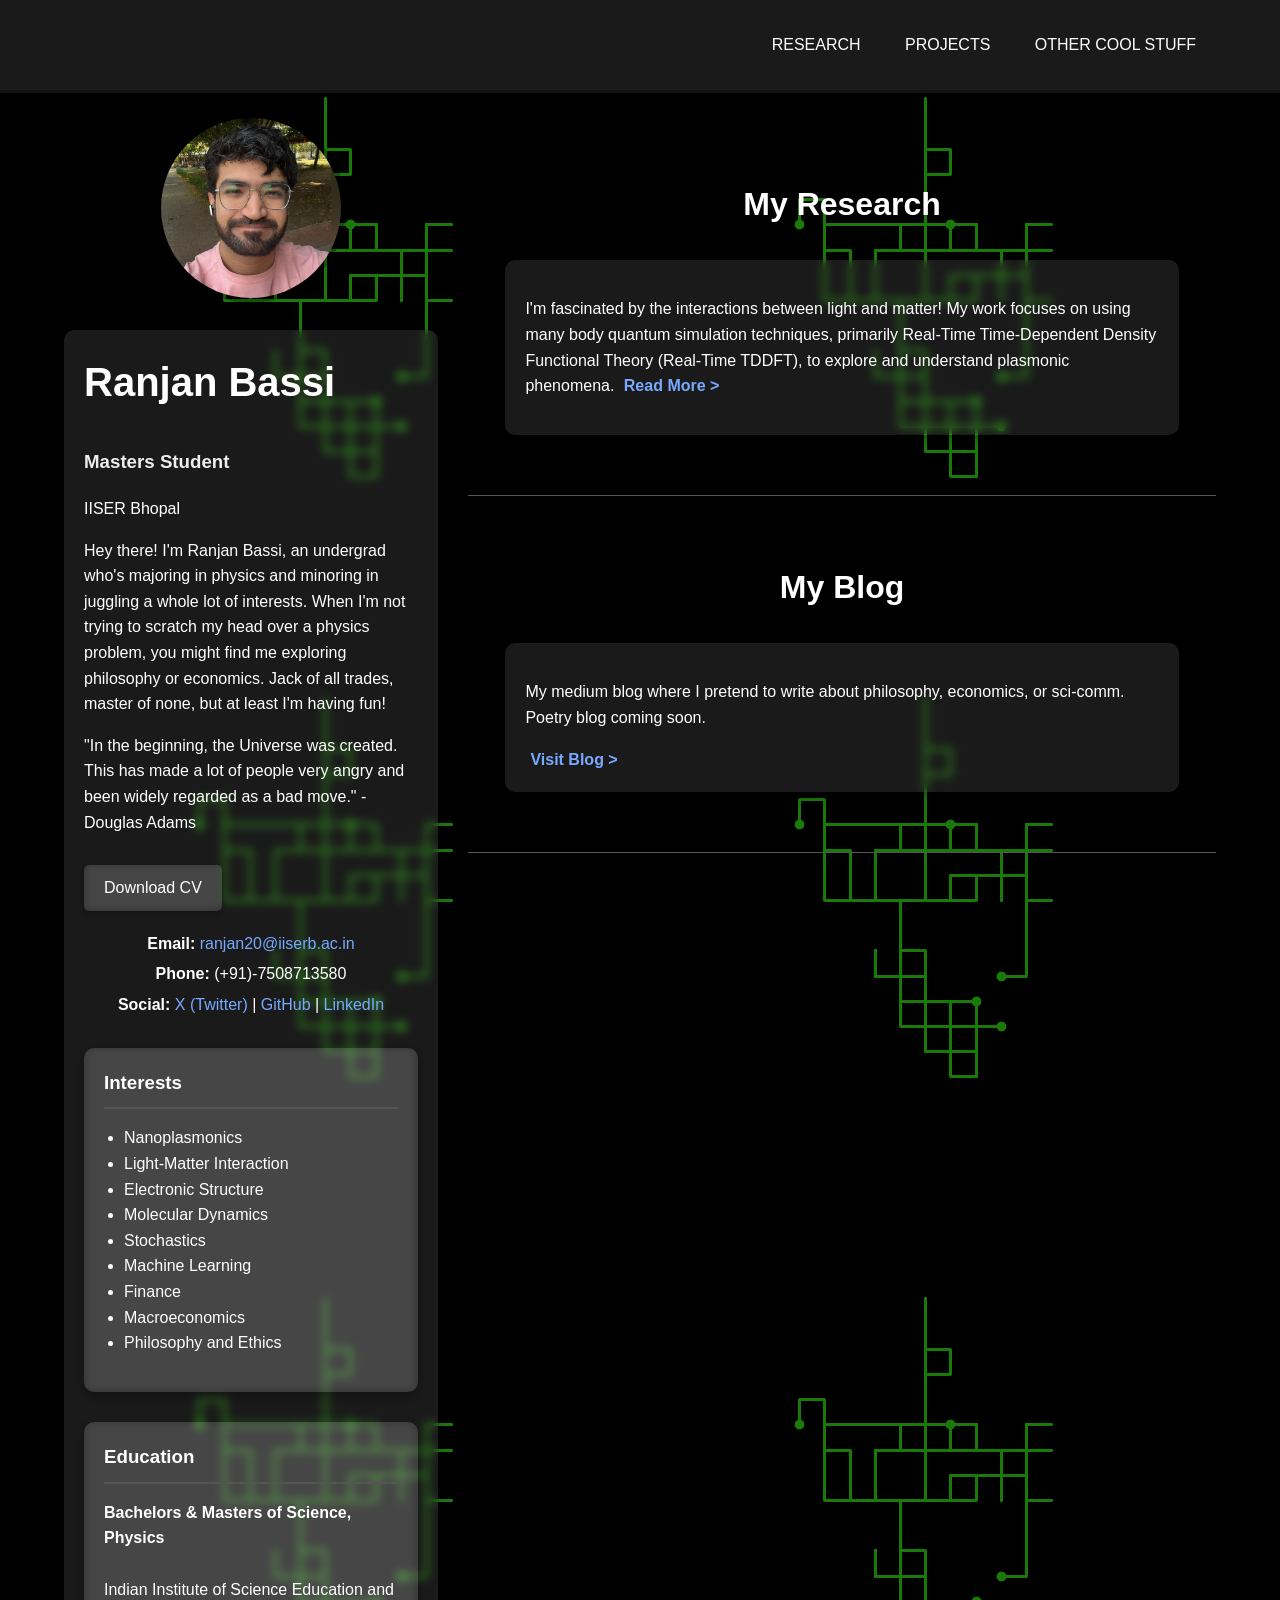
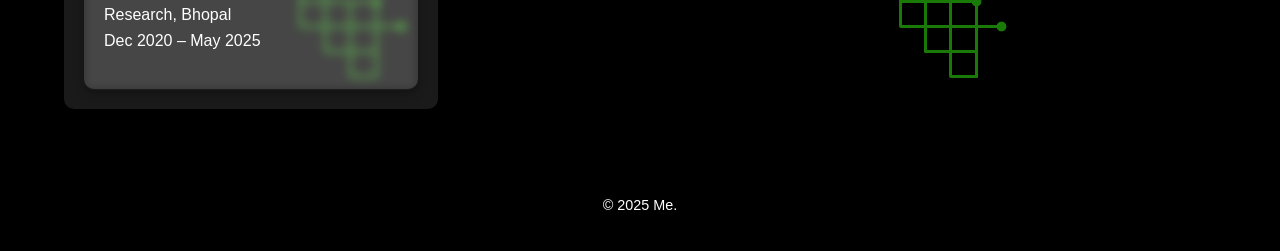
==== index.html @ 1f613610 "Initial commit" ====
<!DOCTYPE html>
<html lang="en">
<head>
    <meta charset="UTF-8">
    <meta name="viewport" content="width=device-width, initial-scale=1.0">
    <title>My Personal Website</title>
    <link rel="stylesheet" href="css/style.css">
</head>
<body>
    <header>
        <nav>
            <div class="container">
                <h1></h1>
                <ul>
                    <li><a href="full_research.html">Research</a></li>
                    <li><a href="projects.html">Projects</a></li>
                    <li><a href="other_cool_stuff.html">Other Cool Stuff</a></li>
                </ul>
            </div>
        </nav>
    </header>

    <main>
        <div class="main-content-wrapper container">
            <div class="sidebar-column">
                <section id="bio" class="hero-sidebar">
                    <div class="bio-content">
                        <div class="profile-image">
                            <img src="assets/avatar.jpg" alt="Your Name">
                        </div>
                        <div class="bio-text">
                            <h2>Ranjan Bassi</h2>
                            <h3>Masters Student</h3>
                            <p>IISER Bhopal</p>
                            <p>Hey there! I'm Ranjan Bassi, an undergrad who's majoring in physics and minoring in juggling a whole lot of interests. When I'm not trying to scratch my head over a physics problem, you might find me exploring philosophy or economics. Jack of all trades, master of none, but at least I'm having fun!</p>
                            <p>"In the beginning, the Universe was created. This has made a lot of people very angry and been widely regarded as a bad move." - Douglas Adams</p>
                            <a href="assets/resume.pdf" target="_blank" class="btn">Download CV</a>

                            <div class="contact-info">
                                <p><strong>Email:</strong> <a href="mailto:ranjan20@iiserb.ac.in">ranjan20@iiserb.ac.in</a></p>
                                <p><strong>Phone:</strong> (+91)-7508713580</p>
                                <p><strong>Social:</strong>
                                    <a href="https://x.com/notsneakyotato" target="_blank">X (Twitter)</a> |
                                    <a href="https://github.com/sneaky0potato" target="_blank">GitHub</a> |
                                    <a href="https://www.linkedin.com/in/ranjan-bassi-2a670a209/" target="_blank">LinkedIn</a>
                                </p>
                            </div>

                            <div class="interests-education">
                                <div class="interests">
                                    <h3>Interests</h3>
                                    <ul>
                                        <li>Nanoplasmonics</li>
                                        <li>Light-Matter Interaction</li>
                                        <li>Electronic Structure</li>
                                        <li>Molecular Dynamics</li>
                                        <li>Stochastics</li>
                                        <li>Machine Learning</li>
                                        <li>Finance</li>
                                        <li>Macroeconomics</li>
                                        <li>Philosophy and Ethics</li>
                                    </ul>
                                </div>
                                <div class="education">
                                    <h3>Education</h3>
                                    <ul>
                                        <li>
                                            <p><strong>Bachelors & Masters of Science, Physics</strong><br>Indian Institute of Science Education and Research, Bhopal<br>Dec 2020 – May 2025</em></p>
                                        </li>
                                    </ul>
                                </div>
                            </div>
                        </div>
                    </div>
                </section>
            </div>
            <div class="main-column">
                <section id="research" class="section-spacing">
                    <div class="container">
                        <h2>My Research</h2>
                        <a href="full_research.html" class="glass-text-container research-box-link">
                            <p>I'm fascinated by the interactions between light and matter! My work focuses on using many body quantum simulation techniques, primarily Real-Time Time-Dependent Density Functional Theory (Real-Time TDDFT), to explore and understand plasmonic phenomena. <span class="read-more-text">Read More &gt;</span></p>
                        </a>
                    </div>
                </section>
                
                <section id="blog" class="section-spacing">
                    <div class="container">
                        <h2>My Blog</h2>
                        <a href="https://medium.com/@ranjanbassi02" target="_blank" class="glass-text-container research-box-link">
                            <p>My medium blog where I pretend to write about philosophy, economics, or sci-comm. Poetry blog coming soon.</p>
                            <span class="read-more-text">Visit Blog &gt;</span>
                        </a>
                    </div>
                </section>
            </div>
        </div>
    </main>

    <footer>
        <div class="container">
            <p>&copy; 2025 Me.</a></p>
        </div>
    </footer>
</body>
</html>
---- css/style.css ----
/* General Body and Text */
body {
    font-family: Arial, sans-serif;
    line-height: 1.6;
    margin: 0;
    padding: 0;
    background-image: url('../assets/bg_random_walk.gif');
    background-repeat: repeat;
    background-size: auto;
    background-color: #000; /* Fallback for when GIF doesn't load or is disabled */
    color: #fff; /* All text white */
}

.container {
    width: 90%;
    max-width: 1200px;
    margin: auto;
    overflow: hidden;
    padding: 0 20px;
}

/* Header and Navigation */
header {
    background: rgba(255, 255, 255, 0.1); /* Light translucent background */
    backdrop-filter: blur(5px); /* Frosty glass effect */
    color: #fff;
    padding: 1rem 0;
    border-bottom: rgba(0, 0, 0, 0.3) 3px solid;
    box-shadow: 0 2px 5px rgba(0, 0, 0, 0.3); /* Subtle shadow for depth */
    transition: background 0.3s ease-in-out, backdrop-filter 0.3s ease-in-out, box-shadow 0.3s ease-in-out;
}

header h1 {
    float: left;
    margin: 0;
}

header ul {
    padding: 0;
    list-style: none;
    float: right;
}

header li {
    display: inline;
    padding: 0 20px;
}

header a {
    color: #fff;
    text-decoration: none;
    text-transform: uppercase;
    font-size: 16px;
    transition: background 0.3s ease-in-out, color 0.3s ease-in-out;
}

header a:hover {
    color: #77aaff;
    font-weight: bold;
    background: rgba(255, 255, 255, 0.1);
    border-radius: 5px;
    padding: 2px 5px;
    backdrop-filter: blur(2px); /* Subtle blur on hover for glass effect */
}

/* Hero Section (Bio) */
.hero {
    background: transparent;
    color: #fff;
    padding: 40px 0;
    text-align: center;
}

.bio-content {
    display: flex;
    flex-direction: column;
    align-items: center;
    gap: 30px;
}

.profile-image img {
    border-radius: 50%;
    width: 180px;
    height: 180px;
    object-fit: cover;
    border: 5px solid rgba(0, 0, 0, 0.3);
}

.bio-text {
    text-align: left;
    max-width: 700px;
    background: rgba(255, 255, 255, 0.1); /* Light translucent background */
    backdrop-filter: blur(5px); /* Frosty glass effect */
    padding: 20px;
    border-radius: 10px;
    box-shadow: 0 4px 10px rgba(0, 0, 0, 0.3);
}

.bio-text h2 {
    margin-top: 0;
    font-size: 2.5rem;
    color: #fff;
}

.bio-text h3 {
    color: #eee;
}

.bio-text p {
    margin-bottom: 15px;
}

.research-box-link {
    display: block; /* Make the entire container clickable */
    text-decoration: none; /* Remove underline from the link */
    color: #fff; /* Ensure text remains white */
    cursor: pointer;
    background: rgba(255, 255, 255, 0.1); /* Initial glass background */
    backdrop-filter: blur(5px);
    padding: 20px;
    border-radius: 10px;
    box-shadow: 0 4px 10px rgba(0, 0, 0, 0.3);
    transition: background 0.3s ease-in-out, backdrop-filter 0.3s ease-in-out;
}

.research-box-link:hover {
    background: rgba(255, 255, 255, 0.25); /* More opaque white for shine */
    backdrop-filter: blur(8px); /* Slightly more blur on hover */
}

.research-box-link .read-more-text {
    color: #77aaff; /* Highlight 'Read More' text */
    font-weight: bold;
    margin-left: 5px;
}

.btn {
    display: inline-block;
    background: rgba(255, 255, 255, 0.1); /* Glass background for button */
    backdrop-filter: blur(5px);
    color: #fff;
    padding: 10px 20px;
    text-decoration: none;
    border-radius: 5px;
    margin-top: 15px;
    box-shadow: 0 2px 5px rgba(0, 0, 0, 0.3);
    transition: background 0.3s ease-in-out, backdrop-filter 0.3s ease-in-out;
}

.btn:hover {
    background: rgba(255, 255, 255, 0.25); /* Shine on hover */
    backdrop-filter: blur(8px); /* Slightly more blur on hover */
}

.interests-education {
    display: flex;
    flex-wrap: wrap;
    gap: 30px;
    margin-top: 30px;
    justify-content: center;
}

.interests, .education {
    flex: 1;
    min-width: 280px;
    background: rgba(255, 255, 255, 0.1); /* Light translucent background */
    backdrop-filter: blur(5px); /* Frosty glass effect */
    padding: 20px;
    border-radius: 10px;
    box-shadow: 0 4px 10px rgba(0, 0, 0, 0.3);
    color: #fff;
}

.interests h3, .education h3 {
    color: #fff;
    margin-top: 0;
    border-bottom: 2px solid #555;
    padding-bottom: 10px;
    margin-bottom: 15px;
}

.interests ul,
.education ul {
    list-style: disc;
    padding-left: 20px;
}

.education ul {
    list-style: none;
    padding-left: 0;
}

.education li p {
    margin: 5px 0;
}

.education li p strong {
    display: block;
}

/* Section Spacing */
.section-spacing {
    padding: 40px 0;
    border-bottom: 1px solid #555;
    text-align: center;
    background: transparent;
}

.section-spacing h2 {
    color: #fff;
    margin-bottom: 30px;
    font-size: 2rem;
}

/* Grid Containers for Publications and Talks */
.grid-container {
    display: grid;
    grid-template-columns: repeat(auto-fit, minmax(300px, 1fr));
    gap: 30px;
    padding: 20px 0;
}

.publication-item,
.talk-item {
    background: rgba(255, 255, 255, 0.1); /* Light translucent background */
    backdrop-filter: blur(5px); /* Frosty glass effect */
    padding: 20px;
    border-radius: 10px;
    box-shadow: 0 4px 10px rgba(0, 0, 0, 0.3);
    text-align: left;
    color: #fff;
}

.publication-item img,
.talk-item img {
    max-width: 100%;
    border-radius: 5px;
    margin-bottom: 15px;
}

.publication-item h3,
.talk-item h3 {
    color: #fff;
    margin-top: 0;
    font-size: 1.5rem;
}

.read-more {
    display: inline-block;
    margin-top: 15px;
    color: #77aaff;
    text-decoration: none;
    font-weight: bold;
}

.read-more:hover {
    text-decoration: underline;
    background: rgba(255, 255, 255, 0.1); /* Glass shine */
    border-radius: 5px;
    padding: 2px 5px; /* Subtle padding for the shine */
    backdrop-filter: blur(2px);
    color: #fff; /* Ensure text remains white on hover */
}

/* Recent Publications List */
.pub-list {
    list-style: none;
    padding: 0;
    text-align: left;
    max-width: 800px;
    margin: 0 auto;
}

.pub-list li {
    background: rgba(255, 255, 255, 0.1); /* Light translucent background */
    backdrop-filter: blur(5px); /* Frosty glass effect */
    padding: 15px;
    border-radius: 10px;
    box-shadow: 0 4px 10px rgba(0, 0, 0, 0.3);
    margin-bottom: 15px;
}

.pub-list li p {
    margin: 0 0 10px 0;
    color: #fff;
}

.pub-list li .pub-links a {
    display: inline-block;
    background: #555; /* Darker background for links */
    color: #fff; /* White text for links */
    padding: 5px 10px;
    margin-right: 10px;
    border-radius: 3px;
    text-decoration: none;
    font-size: 0.9em;
    transition: background 0.3s ease-in-out, backdrop-filter 0.3s ease-in-out;
}

.pub-list li .pub-links a:hover {
    background: rgba(255, 255, 255, 0.1); /* Glass shine */
    backdrop-filter: blur(2px);
    border-radius: 5px;
    padding: 5px 10px; /* Ensure padding consistency */
    color: #fff; /* Ensure text remains white on hover */
}

/* News Section */
.news-list {
    list-style: none;
    padding: 0;
    text-align: left;
    max-width: 800px;
    margin: 0 auto;
}

.news-list li {
    background: rgba(255, 255, 255, 0.1); /* Light translucent background */
    backdrop-filter: blur(5px); /* Frosty glass effect */
    padding: 15px;
    border-radius: 10px;
    box-shadow: 0 4px 10px rgba(0, 0, 0, 0.3);
    margin-bottom: 15px;
    color: #fff;
}

.news-list li a {
    font-weight: bold;
    color: #77aaff;
    text-decoration: none;
    font-size: 1.1em;
    transition: background 0.3s ease-in-out, backdrop-filter 0.3s ease-in-out;
}

.news-list li a:hover {
    text-decoration: underline;
    background: rgba(255, 255, 255, 0.1); /* Glass shine */
    border-radius: 5px;
    padding: 2px 5px; /* Subtle padding for the shine */
    backdrop-filter: blur(2px);
    color: #fff; /* Ensure text remains white on hover */
}

.news-list li .news-date {
    display: block;
    font-size: 0.85em;
    color: #aaa;
    margin-top: 5px;
    margin-bottom: 10px;
}

/* Footer */
footer {
    background: rgba(0, 0, 0, 0.8);
    color: #fff;
    text-align: center;
    padding: 20px 0;
    margin-top: 30px;
    font-size: 0.9em;
}

footer a {
    color: #77aaff;
    text-decoration: none;
    transition: background 0.3s ease-in-out, backdrop-filter 0.3s ease-in-out;
}

footer a:hover {
    text-decoration: underline;
    background: rgba(255, 255, 255, 0.1); /* Glass shine */
    border-radius: 3px;
    padding: 2px 5px;
    backdrop-filter: blur(2px);
    color: #fff; /* Ensure text remains white on hover */
}


/* Experience Page Specific Styles */
.experience-list {
    display: flex;
    flex-direction: column;
    gap: 20px;
    margin-top: 20px;
}

.experience-item {
    background: rgba(255, 255, 255, 0.1);
    backdrop-filter: blur(5px);
    padding: 20px;
    border-radius: 10px;
    box-shadow: 0 4px 10px rgba(0,0,0,0.3); /* Keep shadow for depth */
    text-align: left;
    color: #fff;
}

.experience-item h4 {
    color: #fff;
    margin-top: 0;
    margin-bottom: 5px;
}

.experience-item p {
    font-size: 0.95em;
    color: #eee;
    margin-bottom: 10px;
}

.experience-item ul {
    list-style: disc;
    padding-left: 20px;
}

.experience-item li {
    margin-bottom: 5px;
}


/* Project Page Specific Styles */
.project-item {
    background: rgba(255, 255, 255, 0.1);
    backdrop-filter: blur(5px);
    padding: 20px;
    border-radius: 10px;
    box-shadow: 0 4px 10px rgba(0,0,0,0.3);
    text-align: left;
    color: #fff;
}

.project-item img {
    max-width: 100%;
    border-radius: 5px;
    margin-bottom: 15px;
}

.project-item h3 {
    color: #fff;
    margin-top: 0;
    font-size: 1.5rem;
}

.project-item p {
    margin-bottom: 15px;
    color: #eee;
}


/* Teaching Page Specific Styles */
.teaching-item {
    background: rgba(255, 255, 255, 0.1);
    backdrop-filter: blur(5px);
    padding: 20px;
    border-radius: 10px;
    box-shadow: 0 4px 10px rgba(0,0,0,0.3);
    text-align: left;
    color: #fff;
}

.teaching-item img {
    max-width: 100%;
    border-radius: 5px;
    margin-bottom: 15px;
}

.teaching-item h3 {
    color: #fff;
    margin-top: 0;
    font-size: 1.5rem;
}

.teaching-item p {
    margin-bottom: 15px;
    color: #eee;
}


/* Contact Info in Bio Section */
.contact-info {
    margin-top: 20px;
    text-align: center;
}

.contact-info p {
    margin: 5px 0;
}

.contact-info a {
    color: #77aaff; /* Changed to #77aaff for all text links */
    text-decoration: none;
    transition: background 0.3s ease-in-out, backdrop-filter 0.3s ease-in-out;
}

.contact-info a:hover {
    background: rgba(255, 255, 255, 0.1);
    border-radius: 3px;
    padding: 2px 5px;
    text-decoration: underline;
    backdrop-filter: blur(2px);
    color: #fff; /* Ensure text remains white on hover */
}

/* General List Styling for new sections */
.glass-text-container {
    background: rgba(255, 255, 255, 0.1); /* Light translucent background */
    backdrop-filter: blur(5px); /* Frosty glass effect */
    padding: 20px;
    border-radius: 10px;
    box-shadow: 0 4px 10px rgba(0, 0, 0, 0.3);
    margin: 20px auto; /* Center it */
    max-width: 800px; /* Limit width for readability */
    text-align: left;
}

.bullet-list {
    list-style: disc;
    padding-left: 20px;
    margin-top: 10px;
    text-align: left;
    max-width: 800px;
    margin-left: auto;
    margin-right: auto;
}

.bullet-list li {
    margin-bottom: 8px;
}

.two-col-list {
    display: grid;
    grid-template-columns: repeat(auto-fit, minmax(250px, 1fr));
    gap: 10px 20px;
    list-style: none;
    padding: 0;
    margin-top: 10px;
    text-align: left;
    max-width: 800px;
    margin-left: auto;
    margin-right: auto;
}

/* Main Content Layout (Two-Column) */
.main-content-wrapper {
    display: flex;
    flex-wrap: wrap; /* Allows columns to wrap on smaller screens */
    gap: 30px; /* Space between columns */
    padding: 20px; /* Padding for the wrapper */
    justify-content: center;
}

.sidebar-column {
    flex: 1;
    min-width: 300px; /* Minimum width for the sidebar */
    max-width: 400px; /* Maximum width for the sidebar */
}

.main-column {
    flex: 2;
    min-width: 500px; /* Minimum width for the main content */
    max-width: 800px; /* Maximum width for the main content */
}

/* Adjustments for elements within the new columns */
.hero-sidebar {
    background: transparent; /* Main background handles this */
    color: #fff;
    padding: 0; /* Remove extra padding, handled by inner elements */
    text-align: center;
}

.hero-sidebar .bio-content {
    flex-direction: column; /* Ensure stacked within sidebar */
    gap: 20px;
}

/* Responsive Adjustments */

@media (max-width: 768px) {
    header h1,
    header ul {
        float: none;
        text-align: center;
    }

    header li {
        padding: 0 10px;
    }

    .bio-content {
        flex-direction: column;
    }

    .interests-education {
        flex-direction: column;
        align-items: center;
    }

    .interests, .education {
        width: 100%;
    }
}
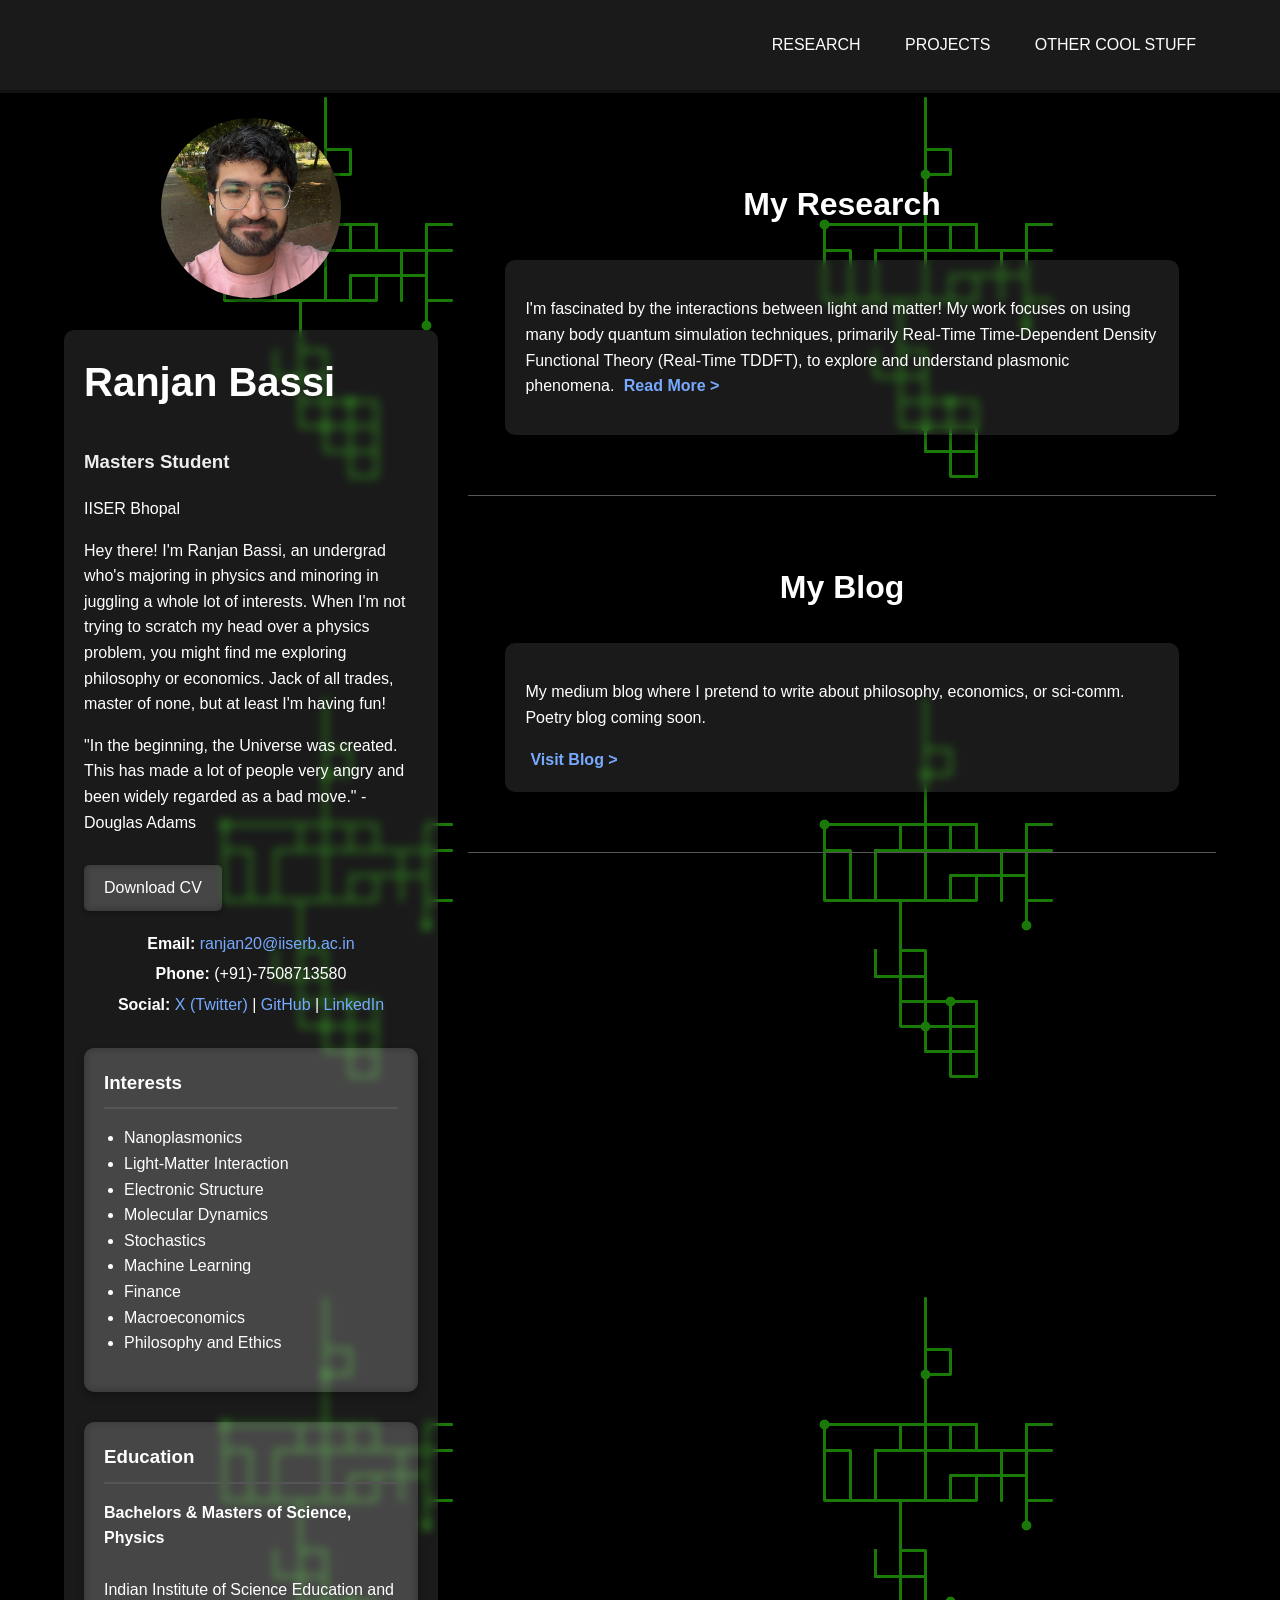
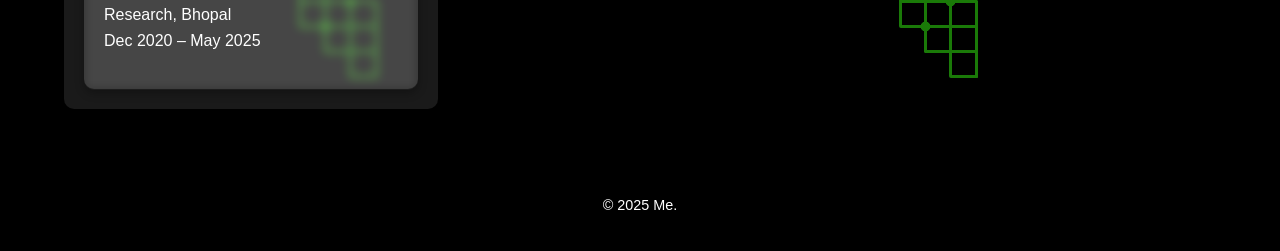
==== commit 79b47c4f: "fixed mobile view" ====
--- a/index.html
+++ b/index.html
@@ -99,7 +99,7 @@
 
     <footer>
         <div class="container">
-            <p>&copy; 2025 Me.</a></p>
+            <p>&copy; 2025 Me.</p>
         </div>
     </footer>
 </body>
--- a/css/style.css
+++ b/css/style.css
@@ -578,22 +578,96 @@
     header ul {
         float: none;
         text-align: center;
+        width: 100%;
     }
 
     header li {
-        padding: 0 10px;
+        display: block;
+        padding: 5px 0;
+    }
+
+    .main-content-wrapper {
+        flex-direction: column;
+        gap: 20px;
+        padding: 10px; /* Reduce overall padding for mobile */
+    }
+
+    .sidebar-column,
+    .main-column {
+        min-width: unset;
+        max-width: unset;
+        width: 100%;
     }
 
     .bio-content {
         flex-direction: column;
+        align-items: center;
     }
 
     .interests-education {
         flex-direction: column;
         align-items: center;
+        gap: 20px;
     }
 
     .interests, .education {
         width: 100%;
-    }
-}
+        min-width: unset;
+    }
+
+    .glass-text-container {
+        padding: 15px;
+        border-radius: 8px;
+        margin: 10px auto;
+    }
+
+    .section-spacing {
+        padding: 20px 0;
+    }
+
+    .grid-container {
+        grid-template-columns: 1fr; /* Stack items in grid */
+        gap: 20px;
+    }
+
+    .profile-image img {
+        width: 150px;
+        height: 150px;
+    }
+
+    .bio-text h2 {
+        font-size: 2rem;
+    }
+
+    .btn {
+        padding: 8px 15px;
+    }
+
+    .pub-list li,
+    .news-list li {
+        padding: 10px;
+        margin-bottom: 10px;
+    }
+
+    .pub-list li .pub-links a {
+        padding: 3px 6px;
+        margin-right: 5px;
+        font-size: 0.8em;
+    }
+
+    .news-list li a {
+        font-size: 1em;
+    }
+
+    .news-list li .news-date {
+        font-size: 0.8em;
+    }
+
+    .contact-info p {
+        font-size: 0.9em;
+    }
+
+    footer {
+        padding: 15px 0;
+    }
+}
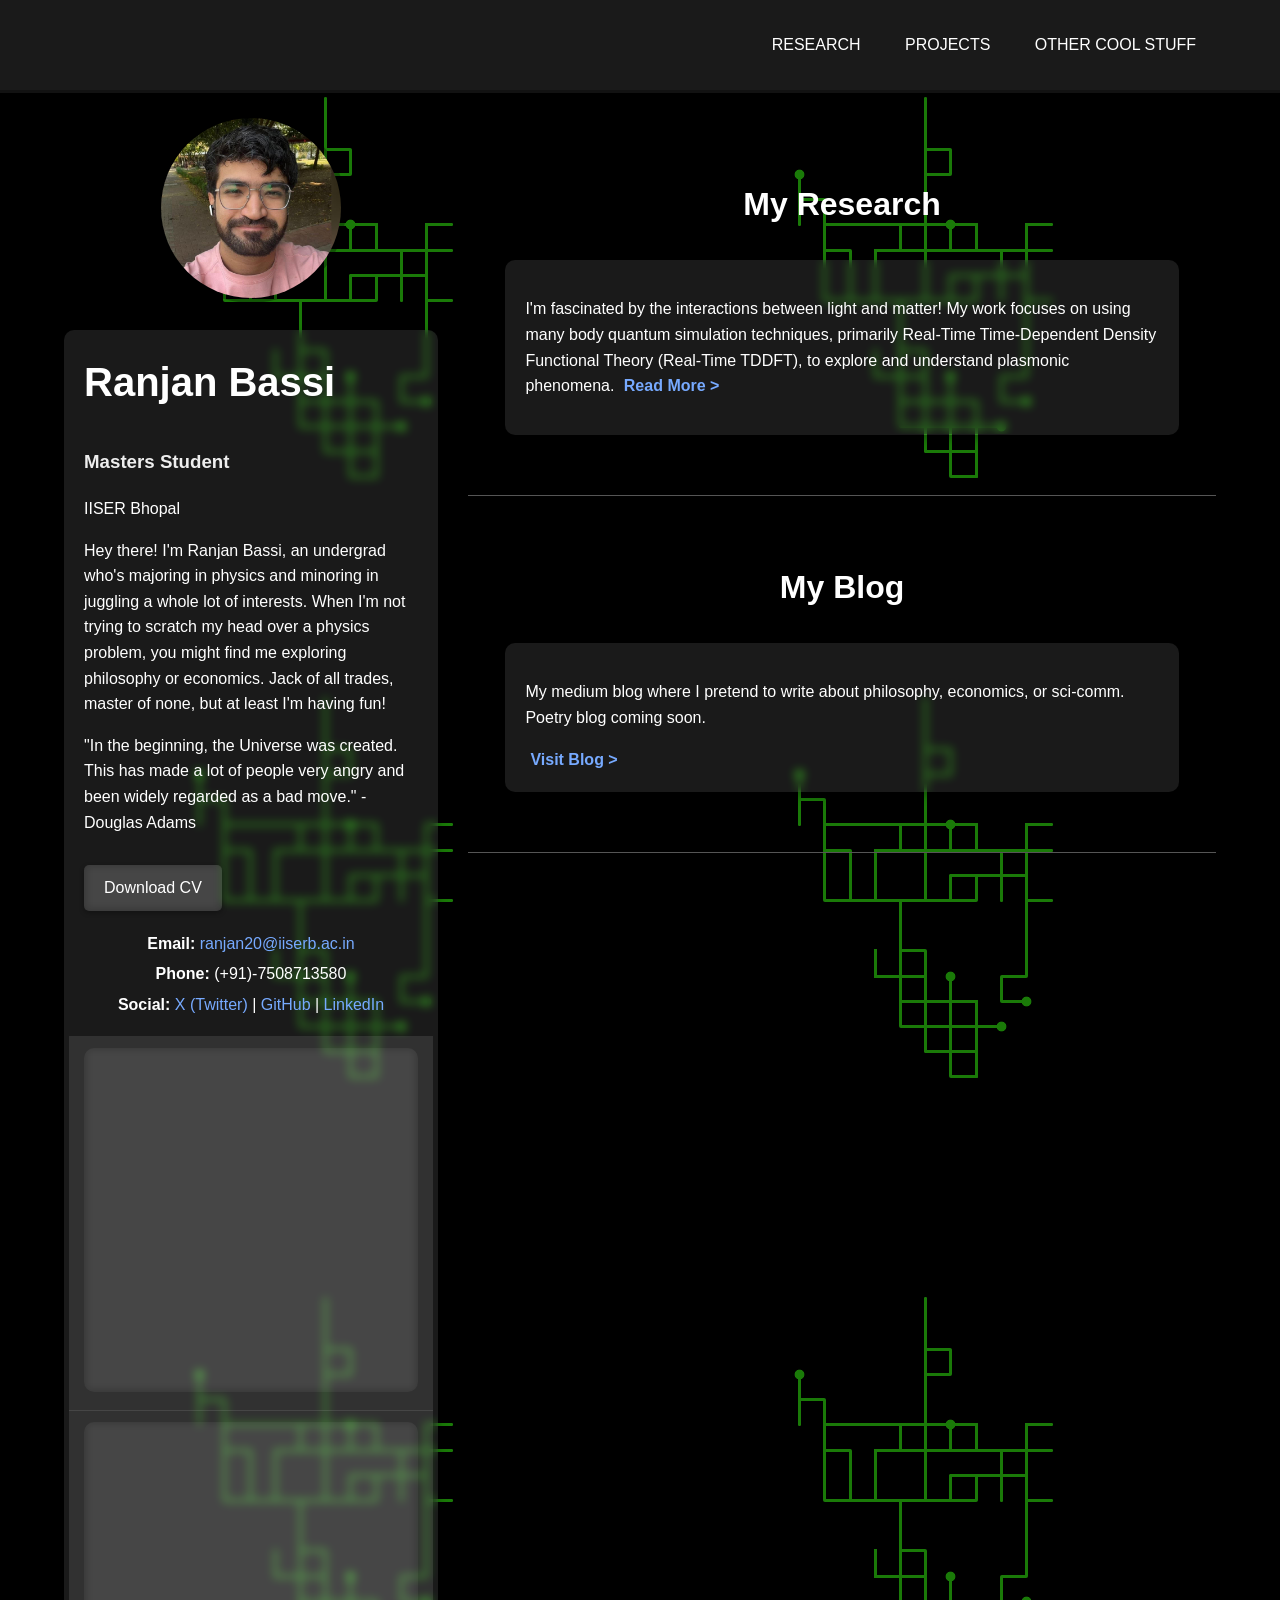
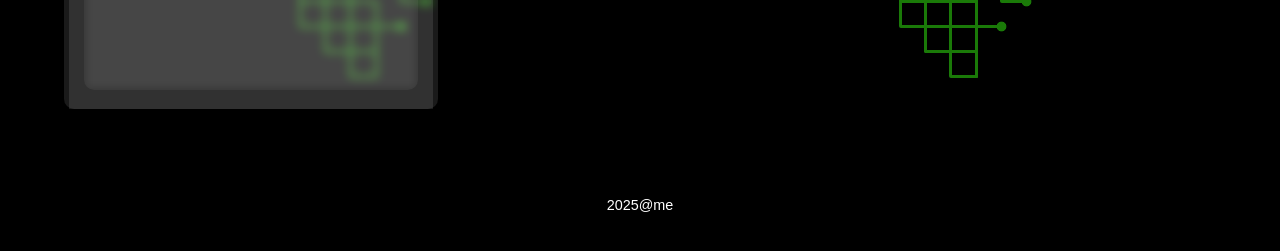
==== commit 31567443: "fixed mobile view" ====
--- a/index.html
+++ b/index.html
@@ -97,10 +97,6 @@
         </div>
     </main>
 
-    <footer>
-        <div class="container">
-            <p>&copy; 2025 Me.</p>
-        </div>
-    </footer>
+<footer><p>2025@me</p></footer>
 </body>
 </html>
--- a/css/style.css
+++ b/css/style.css
@@ -359,22 +359,6 @@
     font-size: 0.9em;
 }
 
-footer a {
-    color: #77aaff;
-    text-decoration: none;
-    transition: background 0.3s ease-in-out, backdrop-filter 0.3s ease-in-out;
-}
-
-footer a:hover {
-    text-decoration: underline;
-    background: rgba(255, 255, 255, 0.1); /* Glass shine */
-    border-radius: 3px;
-    padding: 2px 5px;
-    backdrop-filter: blur(2px);
-    color: #fff; /* Ensure text remains white on hover */
-}
-
-
 /* Experience Page Specific Styles */
 .experience-list {
     display: flex;
@@ -574,16 +558,24 @@
 /* Responsive Adjustments */
 
 @media (max-width: 768px) {
-    header h1,
+    * {
+        box-sizing: border-box;
+    }
+    header h1 {
+        float: none;
+        text-align: center;
+        width: 100%;
+    }
     header ul {
         float: none;
         text-align: center;
         width: 100%;
+        padding: 0; /* Ensure padding is reset or controlled */
     }
 
     header li {
-        display: block;
-        padding: 5px 0;
+        display: inline-block;
+        padding: 5px 10px; /* Adjust padding for horizontal layout */
     }
 
     .main-content-wrapper {
@@ -613,12 +605,21 @@
     .interests, .education {
         width: 100%;
         min-width: unset;
+        /* Re-apply/Adjust glass effect properties for mobile */
+        background: rgba(255, 255, 255, 0.1); /* Adjusted opacity */
+        backdrop-filter: blur(5px);
+        -webkit-backdrop-filter: blur(5px); /* Add vendor prefix */
+        color: #fff; /* Ensure text is white */
     }
 
     .glass-text-container {
         padding: 15px;
         border-radius: 8px;
         margin: 10px auto;
+        /* Re-apply/Adjust glass effect properties for mobile */
+        background: rgba(255, 255, 255, 0.15); /* Slightly increased opacity */
+        backdrop-filter: blur(5px);
+        -webkit-backdrop-filter: blur(5px); /* Add vendor prefix */
     }
 
     .section-spacing {
@@ -641,6 +642,11 @@
 
     .btn {
         padding: 8px 15px;
+        /* Re-apply/Adjust glass effect properties for mobile */
+        background: rgba(255, 255, 255, 0.1); /* Adjusted opacity */
+        backdrop-filter: blur(5px);
+        -webkit-backdrop-filter: blur(5px); /* Add vendor prefix */
+        color: #fff; /* Ensure text is white */
     }
 
     .pub-list li,
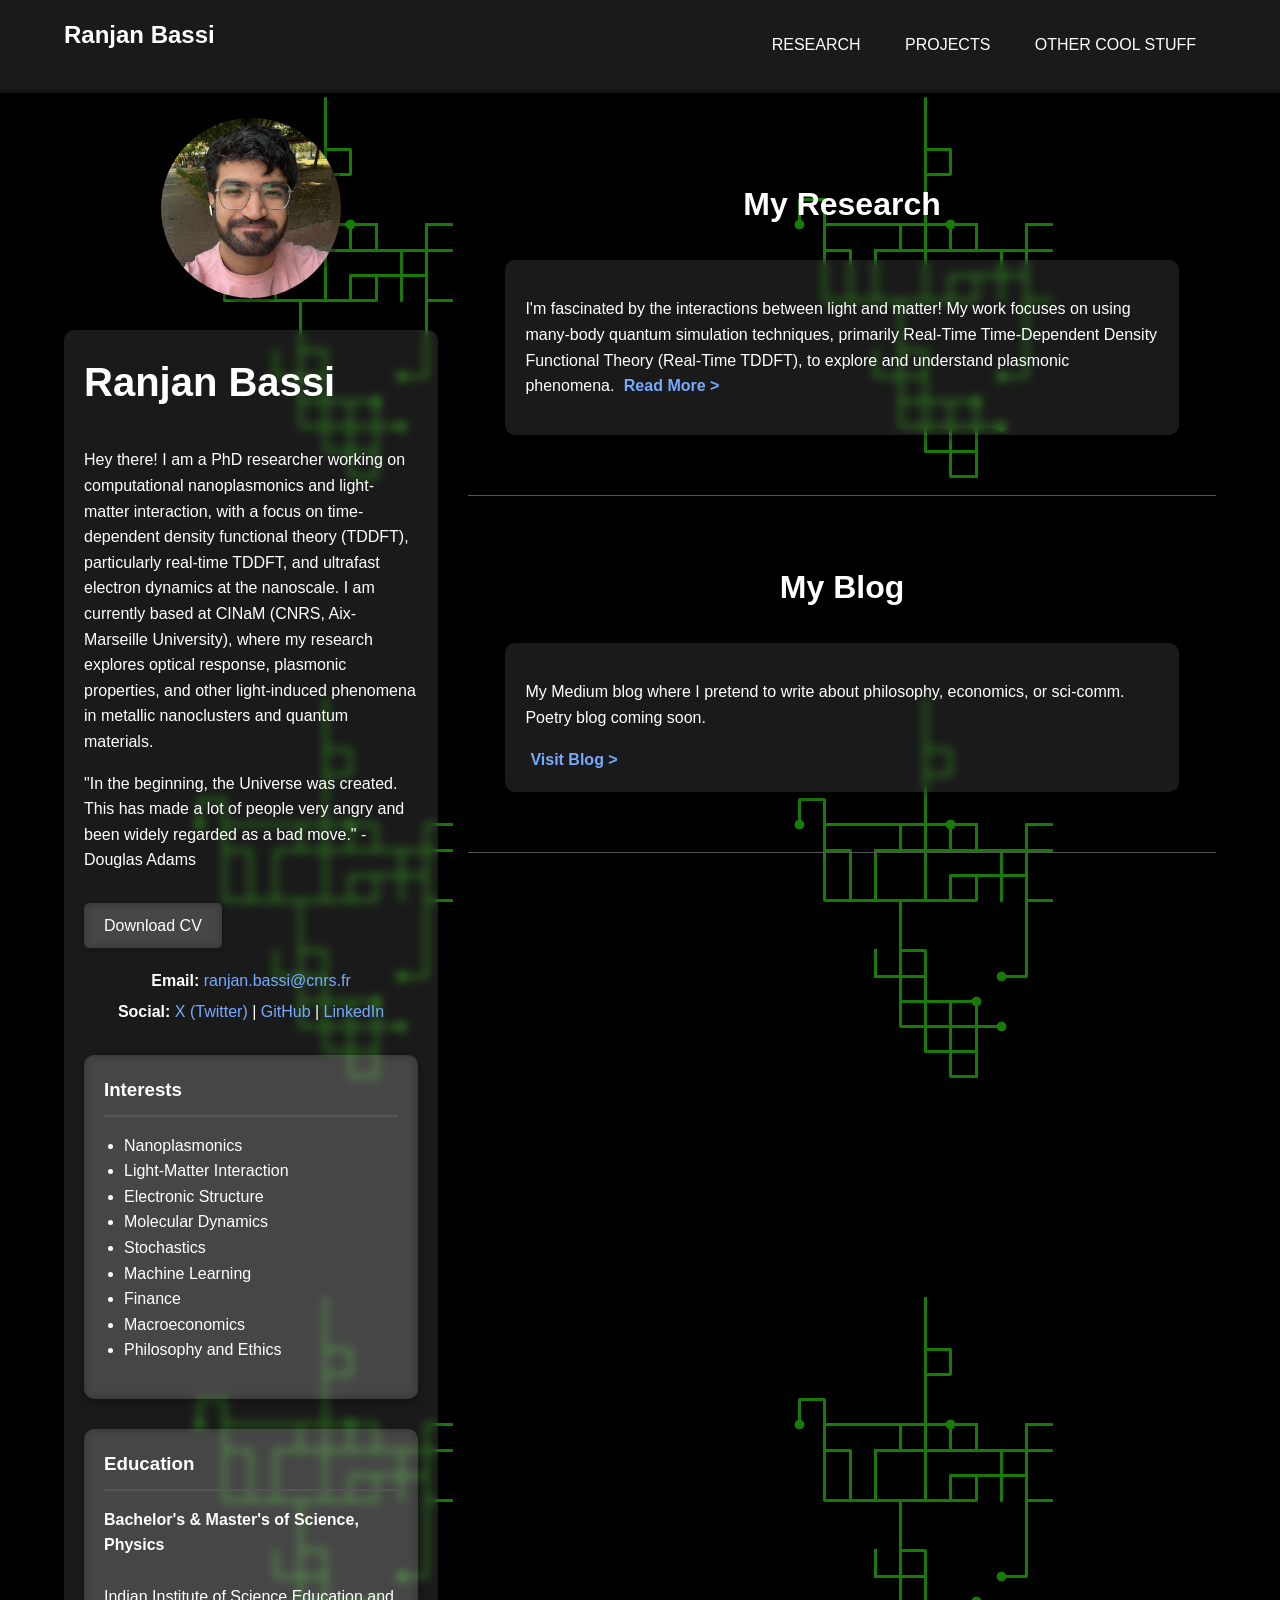
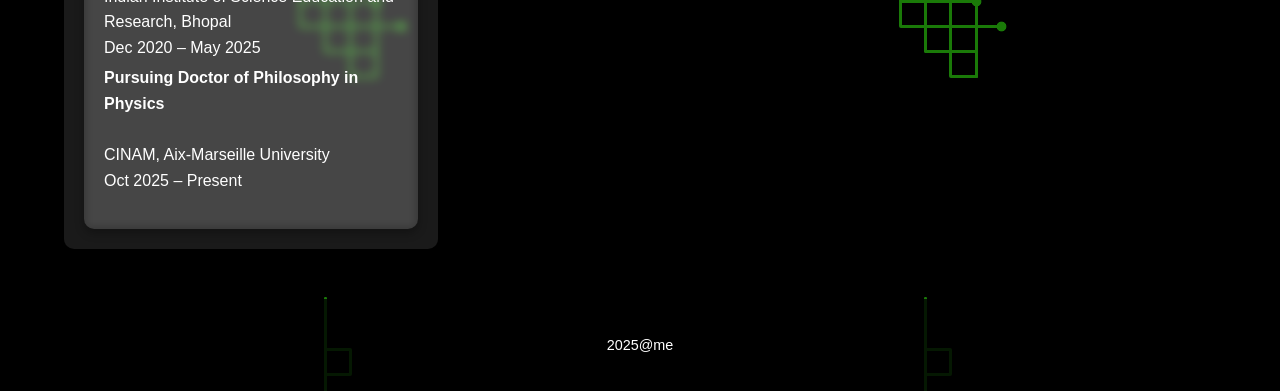
==== commit 20daddb1: "Make some changes to bio" ====
--- a/index.html
+++ b/index.html
@@ -10,7 +10,7 @@
     <header>
         <nav>
             <div class="container">
-                <h1></h1>
+                <h1>Ranjan Bassi</h1>
                 <ul>
                     <li><a href="full_research.html">Research</a></li>
                     <li><a href="projects.html">Projects</a></li>
@@ -26,19 +26,16 @@
                 <section id="bio" class="hero-sidebar">
                     <div class="bio-content">
                         <div class="profile-image">
-                            <img src="assets/avatar.jpg" alt="Your Name">
+                            <img src="assets/avatar.jpg" alt="Ranjan Bassi">
                         </div>
                         <div class="bio-text">
                             <h2>Ranjan Bassi</h2>
-                            <h3>Masters Student</h3>
-                            <p>IISER Bhopal</p>
-                            <p>Hey there! I'm Ranjan Bassi, an undergrad who's majoring in physics and minoring in juggling a whole lot of interests. When I'm not trying to scratch my head over a physics problem, you might find me exploring philosophy or economics. Jack of all trades, master of none, but at least I'm having fun!</p>
+                            <p>Hey there! I am a PhD researcher working on computational nanoplasmonics and light-matter interaction, with a focus on time-dependent density functional theory (TDDFT), particularly real-time TDDFT, and ultrafast electron dynamics at the nanoscale. I am currently based at CINaM (CNRS, Aix-Marseille University), where my research explores optical response, plasmonic properties, and other light-induced phenomena in metallic nanoclusters and quantum materials.</p>
                             <p>"In the beginning, the Universe was created. This has made a lot of people very angry and been widely regarded as a bad move." - Douglas Adams</p>
                             <a href="assets/resume.pdf" target="_blank" class="btn">Download CV</a>
 
                             <div class="contact-info">
-                                <p><strong>Email:</strong> <a href="mailto:ranjan20@iiserb.ac.in">ranjan20@iiserb.ac.in</a></p>
-                                <p><strong>Phone:</strong> (+91)-7508713580</p>
+                                <p><strong>Email:</strong> <a href="mailto:ranjan.bassi@cnrs.fr">ranjan.bassi@cnrs.fr</a></p>
                                 <p><strong>Social:</strong>
                                     <a href="https://x.com/notsneakyotato" target="_blank">X (Twitter)</a> |
                                     <a href="https://github.com/sneaky0potato" target="_blank">GitHub</a> |
@@ -65,7 +62,8 @@
                                     <h3>Education</h3>
                                     <ul>
                                         <li>
-                                            <p><strong>Bachelors & Masters of Science, Physics</strong><br>Indian Institute of Science Education and Research, Bhopal<br>Dec 2020 – May 2025</em></p>
+                                            <p><strong>Bachelor's & Master's of Science, Physics</strong><br>Indian Institute of Science Education and Research, Bhopal<br>Dec 2020 – May 2025</p>
+                                            <p><strong>Pursuing Doctor of Philosophy in Physics</strong><br>CINAM, Aix-Marseille University<br>Oct 2025 – Present</p>
                                         </li>
                                     </ul>
                                 </div>
@@ -79,7 +77,7 @@
                     <div class="container">
                         <h2>My Research</h2>
                         <a href="full_research.html" class="glass-text-container research-box-link">
-                            <p>I'm fascinated by the interactions between light and matter! My work focuses on using many body quantum simulation techniques, primarily Real-Time Time-Dependent Density Functional Theory (Real-Time TDDFT), to explore and understand plasmonic phenomena. <span class="read-more-text">Read More &gt;</span></p>
+                            <p>I'm fascinated by the interactions between light and matter! My work focuses on using many-body quantum simulation techniques, primarily Real-Time Time-Dependent Density Functional Theory (Real-Time TDDFT), to explore and understand plasmonic phenomena. <span class="read-more-text">Read More &gt;</span></p>
                         </a>
                     </div>
                 </section>
@@ -88,7 +86,7 @@
                     <div class="container">
                         <h2>My Blog</h2>
                         <a href="https://medium.com/@ranjanbassi02" target="_blank" class="glass-text-container research-box-link">
-                            <p>My medium blog where I pretend to write about philosophy, economics, or sci-comm. Poetry blog coming soon.</p>
+                            <p>My Medium blog where I pretend to write about philosophy, economics, or sci-comm. Poetry blog coming soon.</p>
                             <span class="read-more-text">Visit Blog &gt;</span>
                         </a>
                     </div>
--- a/css/style.css
+++ b/css/style.css
@@ -605,11 +605,9 @@
     .interests, .education {
         width: 100%;
         min-width: unset;
-        /* Re-apply/Adjust glass effect properties for mobile */
-        background: rgba(255, 255, 255, 0.1); /* Adjusted opacity */
-        backdrop-filter: blur(5px);
-        -webkit-backdrop-filter: blur(5px); /* Add vendor prefix */
-        color: #fff; /* Ensure text is white */
+        /* Re-apply/Adjust glass effect properties for mobile - backdrop-filter removed for testing */
+        background: rgba(50, 50, 50, 0.4); /* Test: Darker, no blur */
+        color: #fff !important; /* Ensure text is white */
     }
 
     .glass-text-container {
@@ -642,11 +640,9 @@
 
     .btn {
         padding: 8px 15px;
-        /* Re-apply/Adjust glass effect properties for mobile */
-        background: rgba(255, 255, 255, 0.1); /* Adjusted opacity */
-        backdrop-filter: blur(5px);
-        -webkit-backdrop-filter: blur(5px); /* Add vendor prefix */
-        color: #fff; /* Ensure text is white */
+        /* Re-apply/Adjust glass effect properties for mobile - backdrop-filter removed for testing */
+        background: rgba(50, 50, 50, 0.4); /* Test: Darker, no blur */
+        color: #fff !important; /* Ensure text is white */
     }
 
     .pub-list li,
